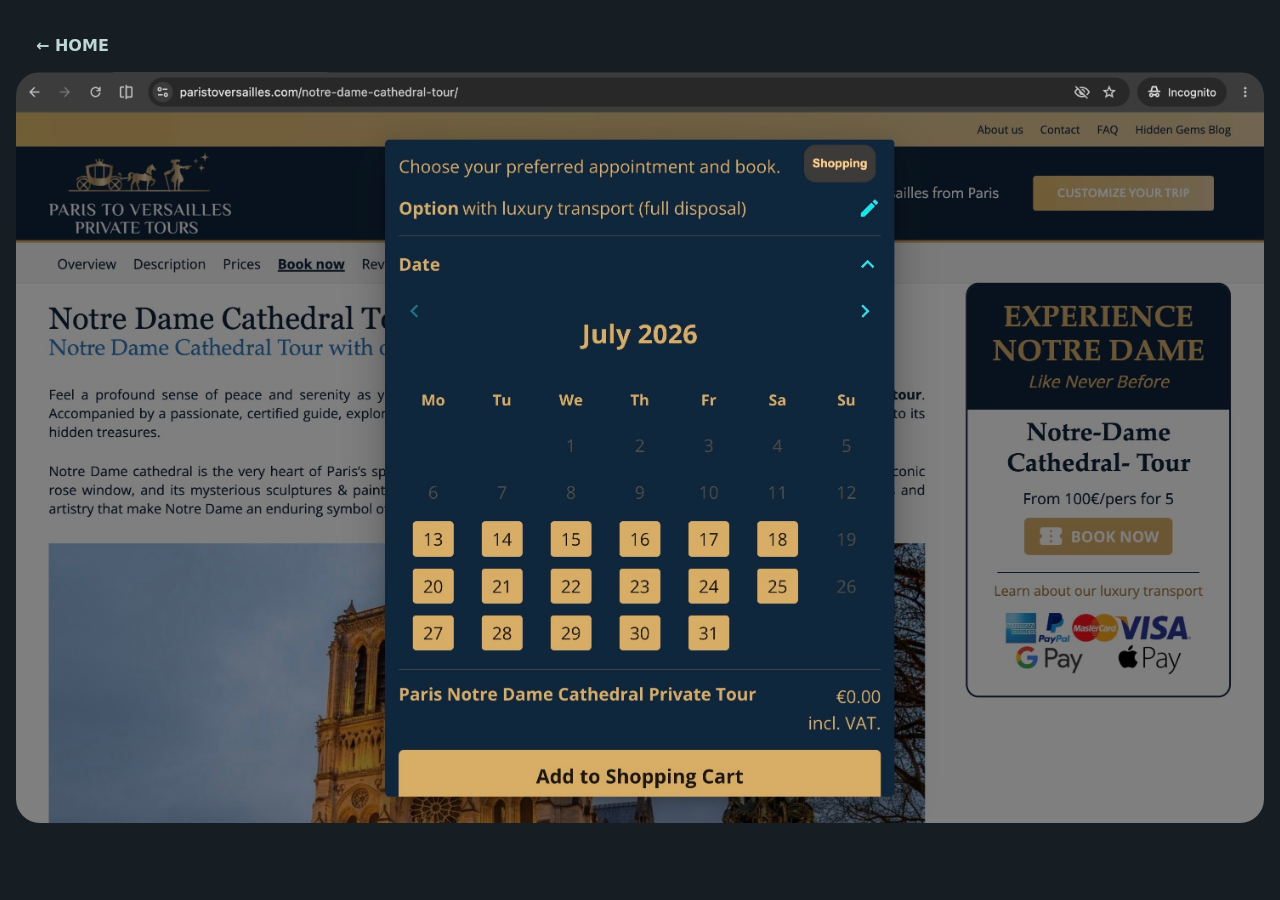
==== view/button-widget.html @ c42a1c20 "Add project detail pages with view transitions and update carousel links. Co-authored-by: Cursor <cu" ====
<!DOCTYPE html>
<html lang="en">

<head>
  <meta charset="UTF-8" />
  <meta name="viewport" content="width=device-width, initial-scale=1.0" />
  <meta name="view-transition" content="same-origin" />
  <title>Portfolio · Button Widget</title>
  <link rel="stylesheet" href="../style.css" />
</head>

<body class="viewer-page viewer-page--button-widget">
  <main class="viewer">
    <a class="viewer__back" href="../index.html" aria-label="Back to home">← Home</a>
    <figure class="viewer__figure">
      <a href="https://www.paristoversailles.com/notre-dame-cathedral-tour/" target="_blank" class="viewer__go-to-page">
        <img class="viewer__img" src="../assets/button-widget.jpg" alt="Button Widget" />
      </a>
    </figure>
  </main>
</body>

</html>
---- style.css ----
@import url("https://fonts.cdnfonts.com/css/ica-rubrik-black");
@import url("https://fonts.cdnfonts.com/css/poppins");

@view-transition {
  navigation: auto;
}

::view-transition-old(root),
::view-transition-new(root) {
  animation-duration: 500ms;
  animation-timing-function: ease-in-out;
}

@media (prefers-reduced-motion: reduce) {
  ::view-transition-old(root),
  ::view-transition-new(root) {
    animation-duration: 0.01ms !important;
  }
}

.banner .slider .item:nth-child(1) img {
  view-transition-name: catalog-widget;
}
.banner .slider .item:nth-child(2) img {
  view-transition-name: product-widget;
}
.banner .slider .item:nth-child(3) img {
  view-transition-name: button-widget;
}
.banner .slider .item:nth-child(4) img {
  view-transition-name: controle-mensal;
}

.viewer-page--catalog-widget .viewer__img {
  view-transition-name: catalog-widget;
}
.viewer-page--product-widget .viewer__img {
  view-transition-name: product-widget;
}
.viewer-page--button-widget .viewer__img {
  view-transition-name: button-widget;
}
.viewer-page--controle-mensal .viewer__img {
  view-transition-name: controle-mensal;
}

@media (prefers-reduced-motion: reduce) {
  .gallery .images img,
  .banner .slider .item img,
  .viewer__img {
    view-transition-name: none !important;
  }
}

.background {
  position: relative;
  min-height: 100vh;
  margin: 0;
  background: linear-gradient(135deg, #229ffe, #ee8018);
}

.background::before {
  content: "";
  position: fixed;
  inset: 0;
  background: 
    linear-gradient(135deg, #fed62200, #ee8018),
    url(assets/BlueHaffer.jpg) center / cover no-repeat;
  filter: saturate(1.2) blur(12px);
  z-index: -1;
}

.banner {
  width: 100%;
  height: 100vh;
  text-align: center;
  overflow: hidden;
  position: relative;
}

.banner .slider {
  position: absolute;
  width: 250px;
  height: 180px;
  top: 10%;
  left: calc(50% - 100px);
  transform-style: preserve-3d;
  transform: perspective(1000px);
  animation: autoRun 20s linear infinite;
  z-index: 1;
}

.banner .slider .item {
  position: absolute;
  inset: 0 0 0 0;
  transform: rotateY(
      calc((var(--position) - 1) * (360 / var(--quantity)) * 1deg)
    )
    translateZ(450px);
}

.banner .slider .item img {
  width: 100%;
  height: 100%;
  border-radius: 12px;
  object-fit: cover;
  opacity: 0.93;
}

.banner .content {
  position: absolute;
  bottom: -100px;
  left: 50%;
  transform: translateX(-50%);
  width: min(1600px, 100vw);
  height: max-content;
  /* padding-bottom: 20px; */
  display: flex;
  flex-wrap: wrap;
  justify-content: space-evenly;
  align-items: center;
}

.banner .content h1 {
  font-family: "ICA Rubrik";
  font-size: 16em;
  line-height: 1em;
  color: #535d5e;
  position: relative;
}

.banner .content h1::after {
  position: absolute;
  inset: 0 0 0 0;
  content: attr(data-content);
  z-index: 2;
  -webkit-text-stroke: 2px #d2d2d2;
  color: transparent;
}

.banner .content .author {
  font-family: "Poppins";
  text-align: right;
  max-width: 300px;
  color: #323a3b;
}

.banner .content .author h2 {
  font-size: 3em;
  line-height: 0.9em;
  margin-bottom: 0;
  margin-top: 0.4em;
}

.banner .content .author p:first-of-type {
  font-weight: 700;
  margin-top: 0;
}

.banner .content .model {
  background-image: url(assets/BlueBoy.webp);
  width: 100%;
  height: 95vh;
  position: absolute;
  bottom: 0;
  left: 0;
  background-size: auto 90%;
  background-repeat: no-repeat;
  background-position: center top;
}

@keyframes autoRun {
  from {
    transform: perspective(1000px) rotateX(-16deg) rotateY(0deg);
  }
  to {
    transform: perspective(1000px) rotateX(-16deg) rotateY(360deg);
  }
}

.viewer__back:focus-visible {
  outline: 2px solid #e9f1f2;
  outline-offset: 3px;
  border-radius: 4px;
}

.viewer-page {
  background: #161e23;
  margin: 0;
  box-sizing: border-box;
  min-height: 100vh;
  min-height: 100dvh;
  padding: max(16px, env(safe-area-inset-top)) max(16px, env(safe-area-inset-right))
    max(16px, env(safe-area-inset-bottom)) max(16px, env(safe-area-inset-left));
}

.viewer {
  display: flex;
  flex-direction: column;
  align-items: stretch;
  gap: 20px;
  height: calc(100vh - 116px);
  height: calc(100dvh - 116px);
  max-width: min(1800px, 100%);
  margin: 0 auto;
  padding-top: 20px;
}

.viewer__back {
  align-self: flex-start;
  padding-left: 20px;
  font-family: "Poppins", system-ui, sans-serif;
  font-size: 1rem;
  font-weight: 600;
  color: #bfd7d9;
  text-decoration: none;
  text-transform: uppercase;
}

.viewer__back:hover {
  color: #e9f1f2;
}

.viewer__figure {
  margin: 0;
  flex: 1;
  display: flex;
  align-items: center;
  justify-content: center;
  min-height: 0;
}

.viewer__go-to-page {
  display: flex;
  text-decoration: none;
}

.viewer__img {
  max-width: 100%;
  max-height: min(85vh, calc(100dvh - 120px));
  width: auto;
  height: auto;
  object-fit: cover;
  border-radius: 24px;
}
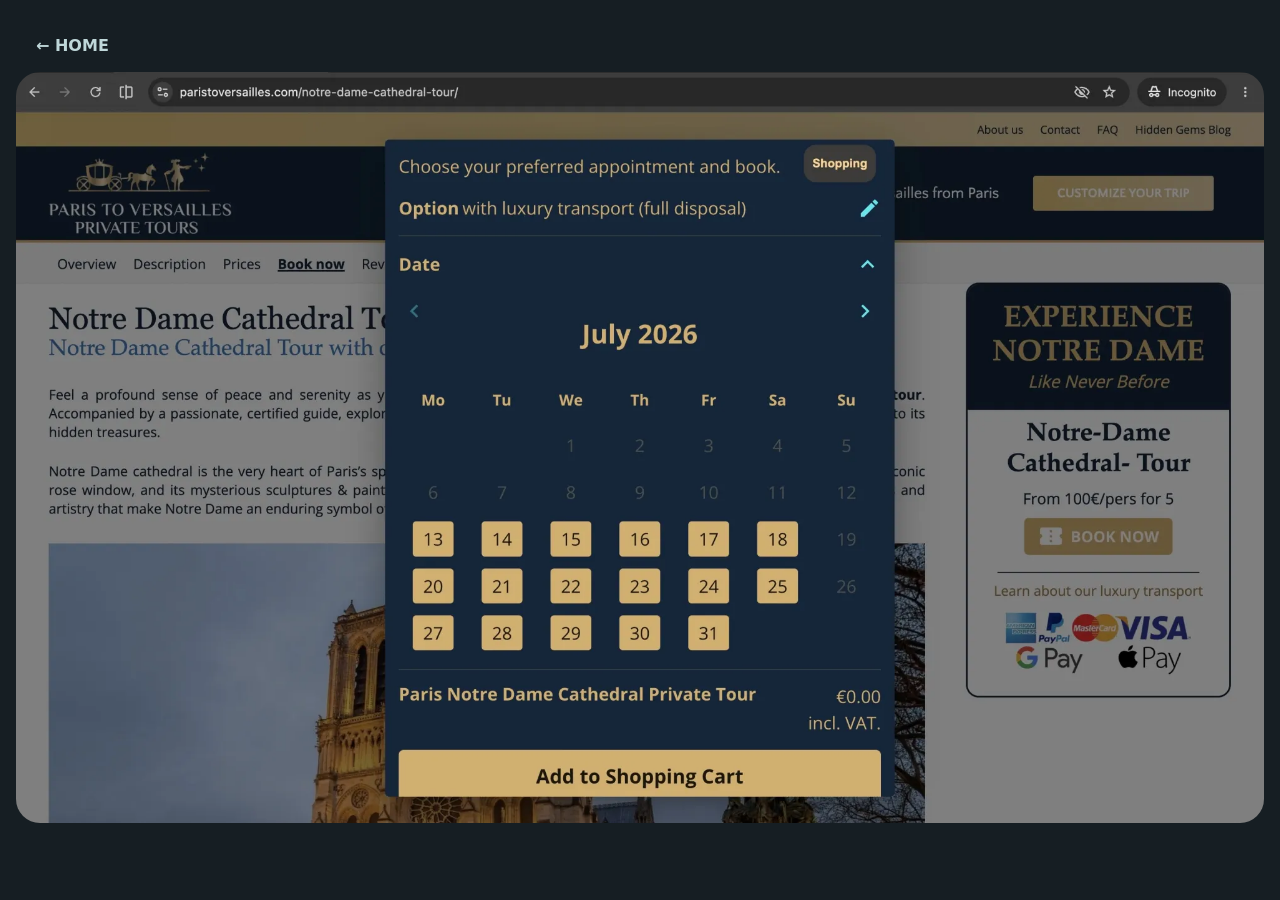
==== commit 3ffb36b6: "Reorganize assets with WebP images and relocate originals to a dedicated folder. Co-authored-by: Cur" ====
--- a/view/button-widget.html
+++ b/view/button-widget.html
@@ -11,10 +11,10 @@
 
 <body class="viewer-page viewer-page--button-widget">
   <main class="viewer">
-    <a class="viewer__back" href="../index.html" aria-label="Back to home">← Home</a>
+    <a class="viewer__back" href="../" aria-label="Back to home">← Home</a>
     <figure class="viewer__figure">
       <a href="https://www.paristoversailles.com/notre-dame-cathedral-tour/" target="_blank" class="viewer__go-to-page">
-        <img class="viewer__img" src="../assets/button-widget.jpg" alt="Button Widget" />
+        <img class="viewer__img" src="../assets/button-widget.webp" alt="Button Widget" />
       </a>
     </figure>
   </main>
--- a/style.css
+++ b/style.css
@@ -1,6 +1,3 @@
-@import url("https://fonts.cdnfonts.com/css/ica-rubrik-black");
-@import url("https://fonts.cdnfonts.com/css/poppins");
-
 @view-transition {
   navigation: auto;
 }
@@ -99,6 +96,12 @@
     translateZ(450px);
 }
 
+.banner .slider .item picture {
+  display: block;
+  width: 100%;
+  height: 100%;
+}
+
 .banner .slider .item img {
   width: 100%;
   height: 100%;
@@ -114,10 +117,10 @@
   transform: translateX(-50%);
   width: min(1600px, 100vw);
   height: max-content;
-  /* padding-bottom: 20px; */
-  display: flex;
+  display: flex;
+  gap: 24px;
   flex-wrap: wrap;
-  justify-content: space-evenly;
+  justify-content: center;
   align-items: center;
 }
 
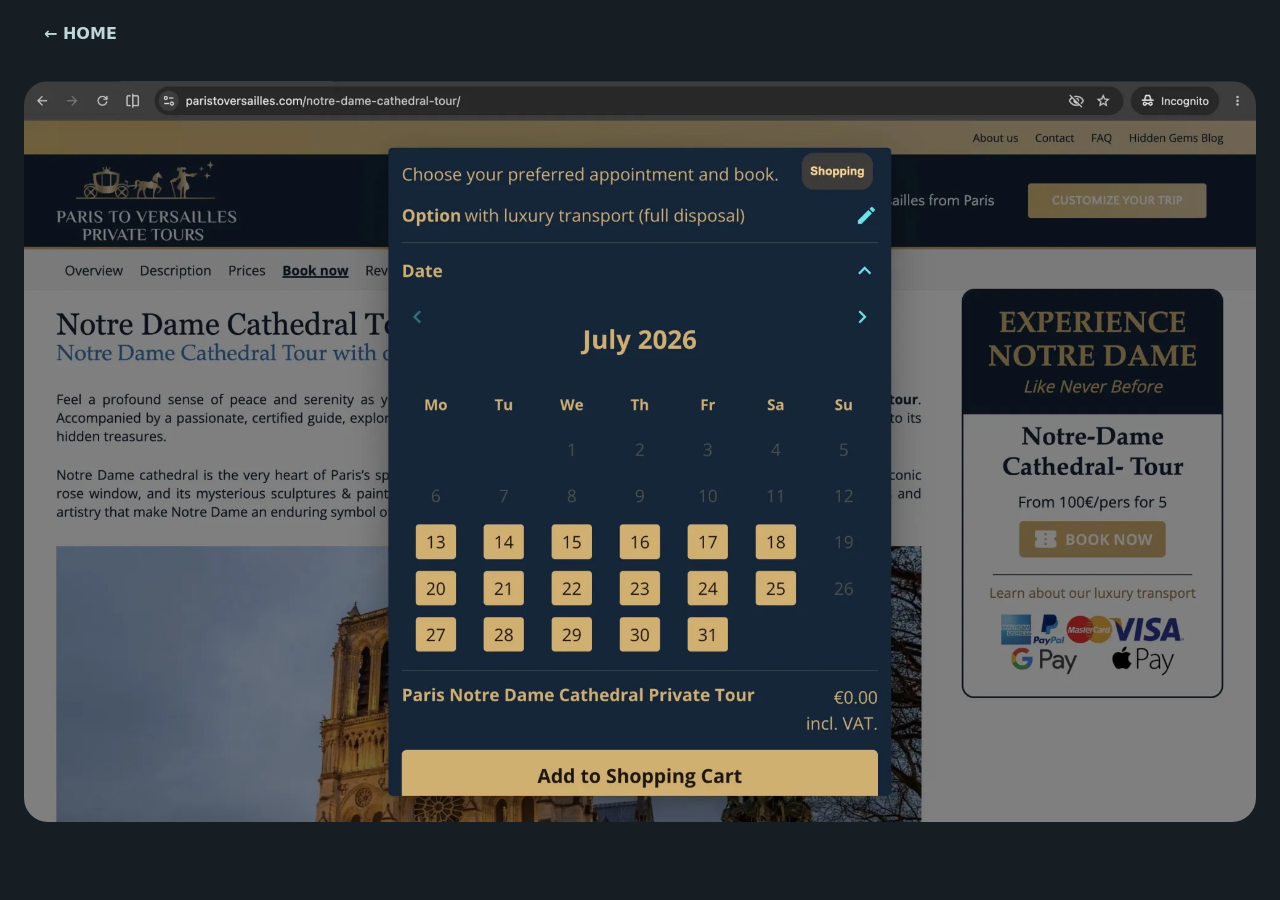
==== commit 432a4bec: "Split CSS into modular stylesheets and enhance project detail page layout. Co-authored-by: Cursor <c" ====
--- a/view/button-widget.html
+++ b/view/button-widget.html
@@ -6,7 +6,10 @@
   <meta name="viewport" content="width=device-width, initial-scale=1.0" />
   <meta name="view-transition" content="same-origin" />
   <title>Portfolio · Button Widget</title>
-  <link rel="stylesheet" href="../style.css" />
+  <link rel="preconnect" href="https://fonts.cdnfonts.com" />
+  <link rel="stylesheet" href="https://fonts.cdnfonts.com/css/poppins" />
+  <link rel="stylesheet" href="../styles/transitions.css" />
+  <link rel="stylesheet" href="../styles/viewer.css" />
 </head>
 
 <body class="viewer-page viewer-page--button-widget">
--- a/styles/transitions.css
+++ b/styles/transitions.css
@@ -0,0 +1,49 @@
+@view-transition {
+  navigation: auto;
+}
+
+::view-transition-old(root),
+::view-transition-new(root) {
+  animation-duration: 500ms;
+  animation-timing-function: ease-in-out;
+}
+
+@media (prefers-reduced-motion: reduce) {
+  ::view-transition-old(root),
+  ::view-transition-new(root) {
+    animation-duration: 0.01ms !important;
+  }
+}
+
+.banner .slider .item:nth-child(1) img {
+  view-transition-name: catalog-widget;
+}
+.banner .slider .item:nth-child(2) img {
+  view-transition-name: product-widget;
+}
+.banner .slider .item:nth-child(3) img {
+  view-transition-name: button-widget;
+}
+.banner .slider .item:nth-child(4) img {
+  view-transition-name: controle-mensal;
+}
+
+.viewer-page--catalog-widget .viewer__img {
+  view-transition-name: catalog-widget;
+}
+.viewer-page--product-widget .viewer__img {
+  view-transition-name: product-widget;
+}
+.viewer-page--button-widget .viewer__img {
+  view-transition-name: button-widget;
+}
+.viewer-page--controle-mensal .viewer__img {
+  view-transition-name: controle-mensal;
+}
+
+@media (prefers-reduced-motion: reduce) {
+  .banner .slider .item img,
+  .viewer__img {
+    view-transition-name: none !important;
+  }
+}
--- a/styles/viewer.css
+++ b/styles/viewer.css
@@ -0,0 +1,118 @@
+.viewer-page {
+  box-sizing: border-box;
+  display: flex;
+  background: #161e23;
+  margin: 0;
+  box-sizing: border-box;
+  min-height: 100vh;
+  min-height: 100dvh;
+  padding: max(24px, env(safe-area-inset-top)) max(24px, env(safe-area-inset-right))
+    max(24px, env(safe-area-inset-bottom)) max(24px, env(safe-area-inset-left));
+}
+
+.viewer__back {
+  align-self: flex-start;
+  padding-left: 20px;
+  font-family: "Poppins", system-ui, sans-serif;
+  font-size: 1rem;
+  font-weight: 600;
+  color: #bfd7d9;
+  text-decoration: none;
+  text-transform: uppercase;
+}
+
+.viewer__back:hover {
+  color: #e9f1f2;
+}
+
+.viewer__back:focus-visible {
+  outline: 2px solid #e9f1f2;
+  outline-offset: 3px;
+  border-radius: 4px;
+}
+
+.viewer__aside {
+  display: flex;
+  flex-direction: column;
+  align-items: stretch;
+  gap: 24px;
+  height: calc(100vh - 116px);
+  height: calc(100dvh - 116px);
+  width: 420px;
+  color: #bfd7d9;
+  font-family: "Poppins", system-ui, sans-serif;
+  margin-right: 48px;
+}
+
+.viewer__aside-card {
+  display: flex;
+  flex-direction: column;
+  align-items: stretch;
+  gap: 12px;
+  border: 1px solid #546566;
+  border-radius: 24px;
+  padding: 20px;
+}
+
+.viewer__aside-card-title {
+  margin: 0;
+}
+
+.viewer__aside-card-description, 
+.viewer__aside-card-list, 
+.viewer__aside-card-link {
+  margin-top: 0;
+}
+
+.viewer__aside-card-link {
+  text-decoration: none;
+  color: #bfd7d9;
+}
+
+.viewer__aside-card-link:hover {
+  text-decoration: underline;
+  color: #e9f1f2;
+}
+
+.viewer {
+  display: flex;
+  flex-direction: column;
+  height: calc(100vh - 64px);
+  height: calc(100dvh - 64px);
+  max-width: min(1800px, 100%);
+  margin: 0 auto;
+}
+
+.viewer__title {
+  margin: 40px 24px 64px;
+  font-family: "ICA Rubrik", system-ui, sans-serif;
+  font-size: 4em;
+  line-height: 1em;
+  color: #535d5e;
+  text-transform: uppercase;
+  text-align: center;
+  -webkit-text-stroke: 1px #d2d2d2;
+}
+
+.viewer__figure {
+  margin: 0;
+  flex: 1;
+  display: flex;
+  align-items: center;
+  justify-content: center;
+  min-height: 0;
+}
+
+.viewer__go-to-page {
+  display: flex;
+  text-decoration: none;
+}
+
+.viewer__img {
+  max-width: 100%;
+  max-height: min(85vh, calc(100dvh - 120px));
+  width: auto;
+  height: auto;
+  object-fit: cover;
+  border-radius: 24px;
+}
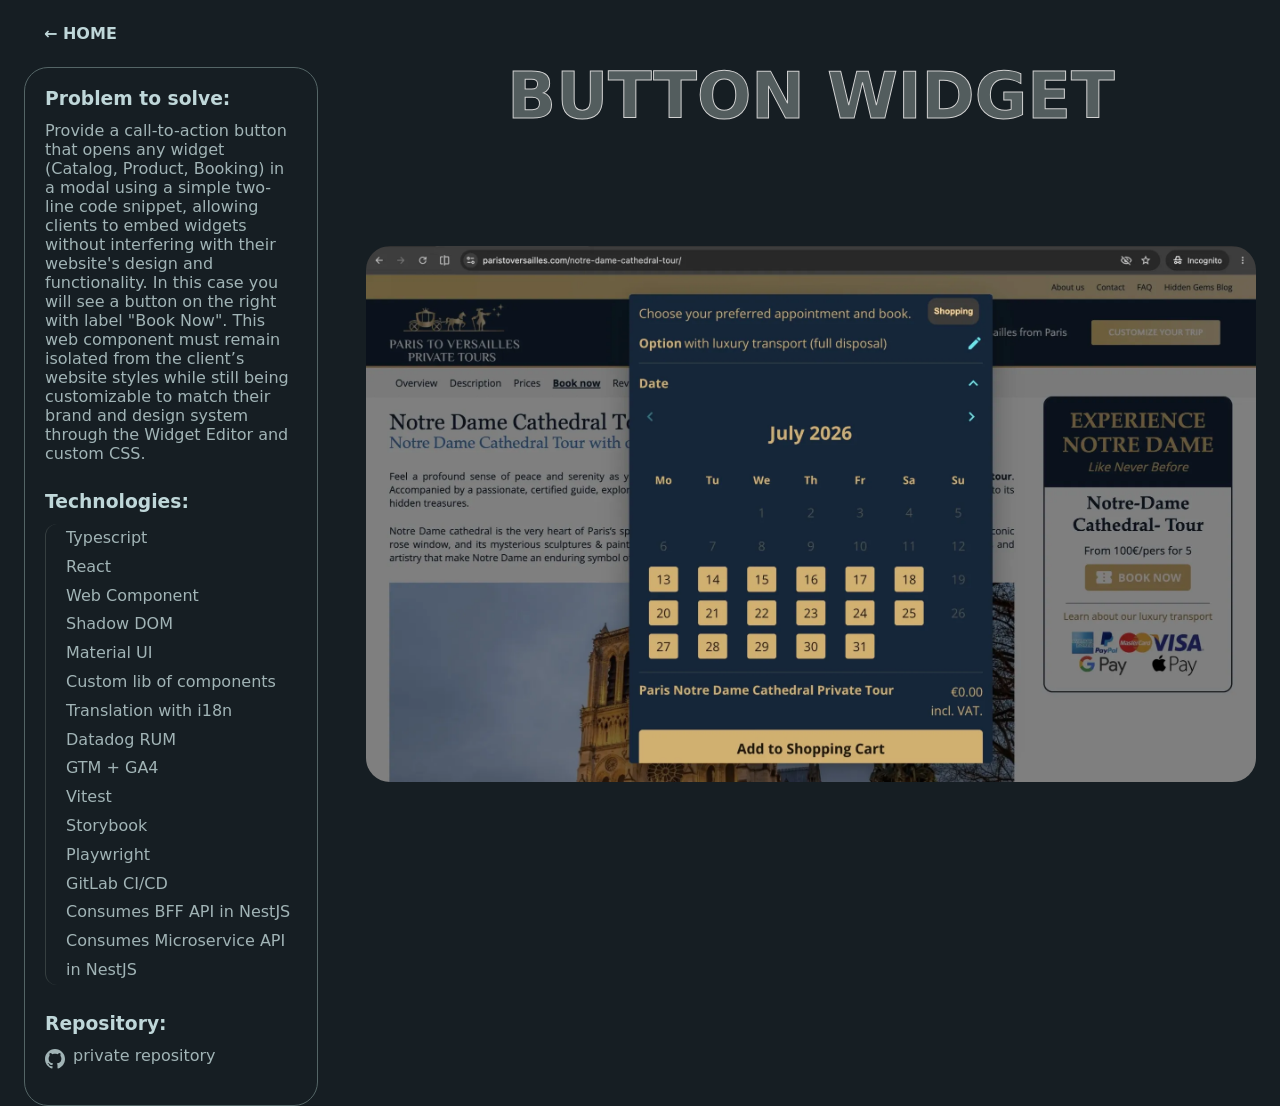
==== commit 66de65ff: "Add project details sidebar to button widget page and refine viewer styles. Co-authored-by: Cursor <" ====
--- a/view/button-widget.html
+++ b/view/button-widget.html
@@ -8,13 +8,52 @@
   <title>Portfolio · Button Widget</title>
   <link rel="preconnect" href="https://fonts.cdnfonts.com" />
   <link rel="stylesheet" href="https://fonts.cdnfonts.com/css/poppins" />
+  <link rel="stylesheet" href="https://fonts.cdnfonts.com/css/ica-rubrik-black" />
   <link rel="stylesheet" href="../styles/transitions.css" />
   <link rel="stylesheet" href="../styles/viewer.css" />
 </head>
 
 <body class="viewer-page viewer-page--button-widget">
+  <aside class="viewer__aside">
+    <a class="viewer__back" href="../" aria-label="Back to home">← Home</a>
+    <div class="viewer__aside-card">
+      <h3 class="viewer__aside-card-title">Problem to solve:</h3>
+      <p class="viewer__aside-card-description">
+        Provide a call-to-action button that opens any widget (Catalog, Product, Booking) in a modal using
+        a simple two-line code snippet, allowing clients to embed widgets without interfering with their website's
+        design and functionality. In this case you will see a button on the right with label "Book Now". This web
+        component must remain isolated from the
+        client’s website styles while still being customizable to match their brand and design system through the Widget
+        Editor
+        and custom CSS.
+      </p>
+      <h3 class="viewer__aside-card-title">Technologies:</h3>
+      <ul class="viewer__aside-card-list">
+        <li>Typescript</li>
+        <li>React</li>
+        <li>Web Component</li>
+        <li>Shadow DOM</li>
+        <li>Material UI</li>
+        <li>Custom lib of components</li>
+        <li>Translation with i18n</li>
+        <li>Datadog RUM</li>
+        <li>GTM + GA4</li>
+        <li>Vitest</li>
+        <li>Storybook</li>
+        <li>Playwright</li>
+        <li>GitLab CI/CD</li>
+        <li>Consumes BFF API in NestJS</li>
+        <li>Consumes Microservice API in NestJS</li>
+      </ul>
+      <h3 class="viewer__aside-card-title">Repository:</h3>
+      <p class="viewer__aside-card-link">
+        <span class="viewer__aside-card-link-icon" aria-hidden="true"></span>
+        private repository
+      </p>
+    </div>
+  </aside>
   <main class="viewer">
-    <a class="viewer__back" href="../" aria-label="Back to home">← Home</a>
+    <h1 class="viewer__title">Button Widget</h1>
     <figure class="viewer__figure">
       <a href="https://www.paristoversailles.com/notre-dame-cathedral-tour/" target="_blank" class="viewer__go-to-page">
         <img class="viewer__img" src="../assets/button-widget.webp" alt="Button Widget" />
--- a/styles/viewer.css
+++ b/styles/viewer.css
@@ -62,14 +62,39 @@
 .viewer__aside-card-list, 
 .viewer__aside-card-link {
   margin-top: 0;
+  color: #a1b4b6
+}
+
+.viewer__aside-card-list {
+  line-height: 1.8em;
+  padding-inline-start: 20px;
+  border-left: 1px solid #363f40;
+  border-radius: 12px;
+}
+
+.viewer__aside-card-list li {
+  list-style: none;
 }
 
 .viewer__aside-card-link {
+  display: inline-flex;
+  align-items: flex-start;
+  gap: 8px;
   text-decoration: none;
-  color: #bfd7d9;
 }
 
-.viewer__aside-card-link:hover {
+.viewer__aside-card-link-icon {
+  display: inline-block;
+  width: 20px;
+  height: 20px;
+  flex-shrink: 0;
+  background-color: currentColor;
+  mask: url("../assets/icons/github.svg") center / contain no-repeat;
+  -webkit-mask: url("../assets/icons/github.svg") center / contain no-repeat;
+  margin-top: 3px;
+}
+
+a.viewer__aside-card-link:hover {
   text-decoration: underline;
   color: #e9f1f2;
 }
@@ -84,7 +109,7 @@
 }
 
 .viewer__title {
-  margin: 40px 24px 64px;
+  margin: 40px 24px;
   font-family: "ICA Rubrik", system-ui, sans-serif;
   font-size: 4em;
   line-height: 1em;
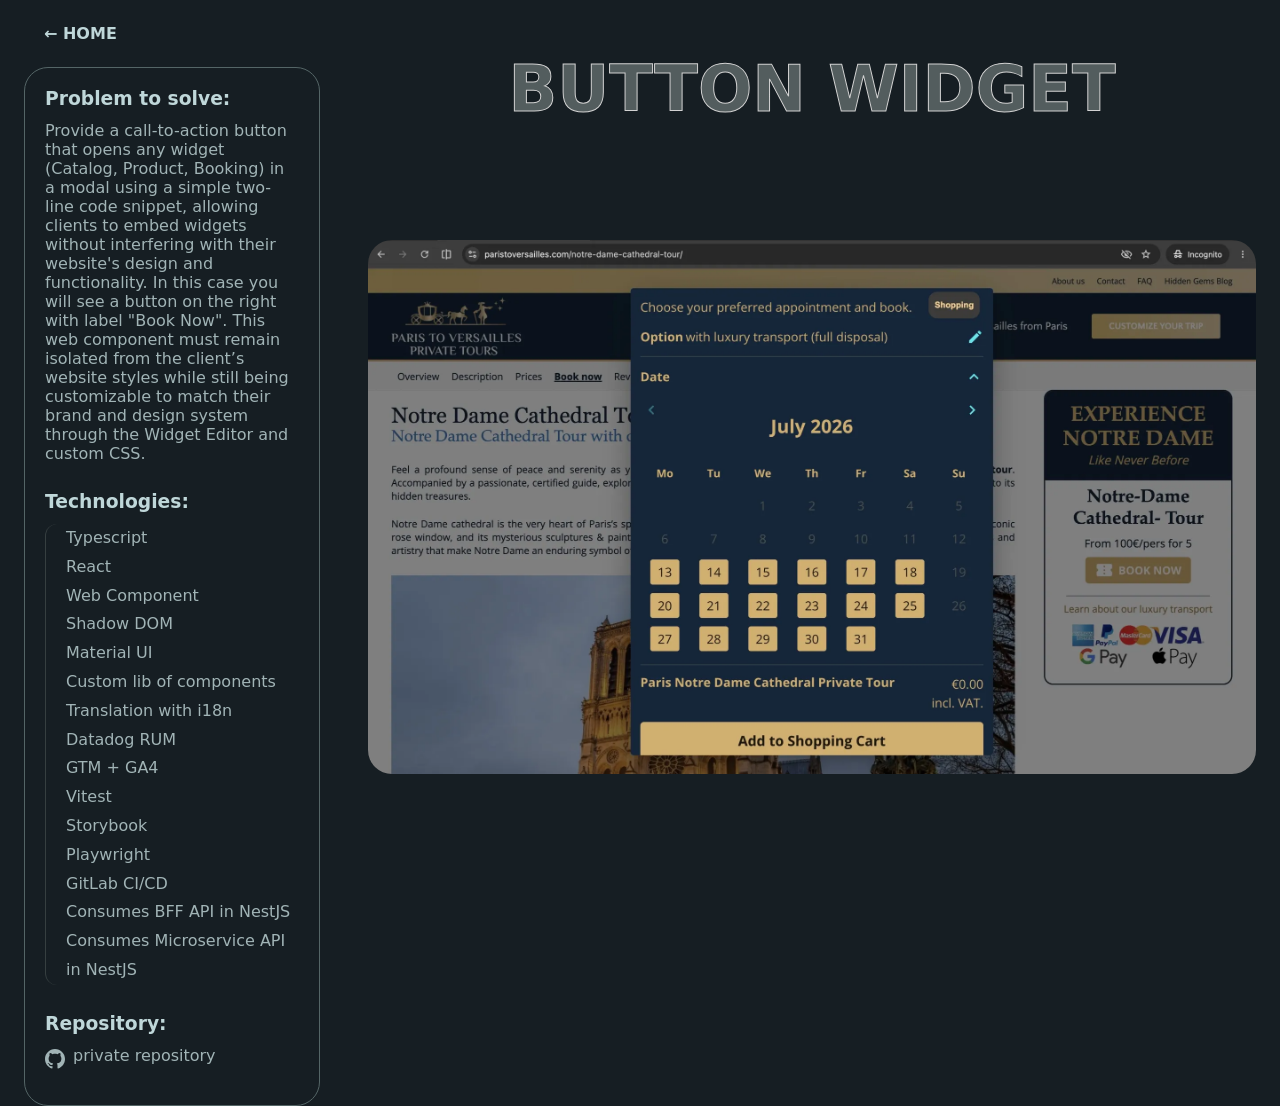
==== commit a76db048: "Refactor project viewer layout with CSS grid and responsive stacking. Co-authored-by: Cursor <cursor" ====
--- a/view/button-widget.html
+++ b/view/button-widget.html
@@ -14,8 +14,10 @@
 </head>
 
 <body class="viewer-page viewer-page--button-widget">
+  <header class="viewer__header">
+    <a class="viewer__back" href="../" aria-label="Back to home">← Home</a>
+  </header>
   <aside class="viewer__aside">
-    <a class="viewer__back" href="../" aria-label="Back to home">← Home</a>
     <div class="viewer__aside-card">
       <h3 class="viewer__aside-card-title">Problem to solve:</h3>
       <p class="viewer__aside-card-description">
--- a/styles/viewer.css
+++ b/styles/viewer.css
@@ -1,6 +1,12 @@
 .viewer-page {
   box-sizing: border-box;
-  display: flex;
+  display: grid;
+  grid-template-columns: minmax(280px, 1fr) minmax(0, 3fr);
+  grid-template-rows: auto 1fr;
+  grid-template-areas:
+    "header header"
+    "aside main";
+  gap: 24px 48px;
   background: #161e23;
   margin: 0;
   box-sizing: border-box;
@@ -10,9 +16,13 @@
     max(24px, env(safe-area-inset-bottom)) max(24px, env(safe-area-inset-left));
 }
 
+.viewer__header {
+  grid-area: header;
+  padding-left: 20px;
+}
+
 .viewer__back {
   align-self: flex-start;
-  padding-left: 20px;
   font-family: "Poppins", system-ui, sans-serif;
   font-size: 1rem;
   font-weight: 600;
@@ -32,16 +42,17 @@
 }
 
 .viewer__aside {
+  grid-area: aside;
   display: flex;
   flex-direction: column;
   align-items: stretch;
   gap: 24px;
   height: calc(100vh - 116px);
   height: calc(100dvh - 116px);
-  width: 420px;
+  /* width: 420px; */
   color: #bfd7d9;
   font-family: "Poppins", system-ui, sans-serif;
-  margin-right: 48px;
+  /* margin-right: 48px; */
 }
 
 .viewer__aside-card {
@@ -100,19 +111,20 @@
 }
 
 .viewer {
+  grid-area: main;
   display: flex;
   flex-direction: column;
   height: calc(100vh - 64px);
   height: calc(100dvh - 64px);
-  max-width: min(1800px, 100%);
+  /* max-width: min(1800px, 100%); */
   margin: 0 auto;
 }
 
 .viewer__title {
-  margin: 40px 24px;
+  margin: 0 24px 40px;
   font-family: "ICA Rubrik", system-ui, sans-serif;
   font-size: 4em;
-  line-height: 1em;
+  line-height: 0.7em;
   color: #535d5e;
   text-transform: uppercase;
   text-align: center;
@@ -120,11 +132,12 @@
 }
 
 .viewer__figure {
+  display: flex;
+  flex: 1;
+  justify-content: center;
+  align-items: center;
   margin: 0;
-  flex: 1;
-  display: flex;
-  align-items: center;
-  justify-content: center;
+  padding-bottom: 40px;
   min-height: 0;
 }
 
@@ -141,3 +154,34 @@
   object-fit: cover;
   border-radius: 24px;
 }
+
+@media (max-width: 1048px) {
+  .viewer__header {
+    padding-left: 0;
+  }
+
+  .viewer-page {
+    grid-template-areas:
+    "header"
+    "main"
+    "aside";
+    grid-template-columns: 1fr;
+    grid-template-rows: auto 1fr auto;
+    gap: 24px;
+  }
+
+  .viewer {
+    height: auto;
+  }
+
+  .viewer__title {
+    line-height: 1em;
+    margin: 0 24px 24px;
+    font-size: 3em;
+  }
+
+  .viewer__figure {
+    display: block;
+    padding-bottom: 0;
+  }
+}
